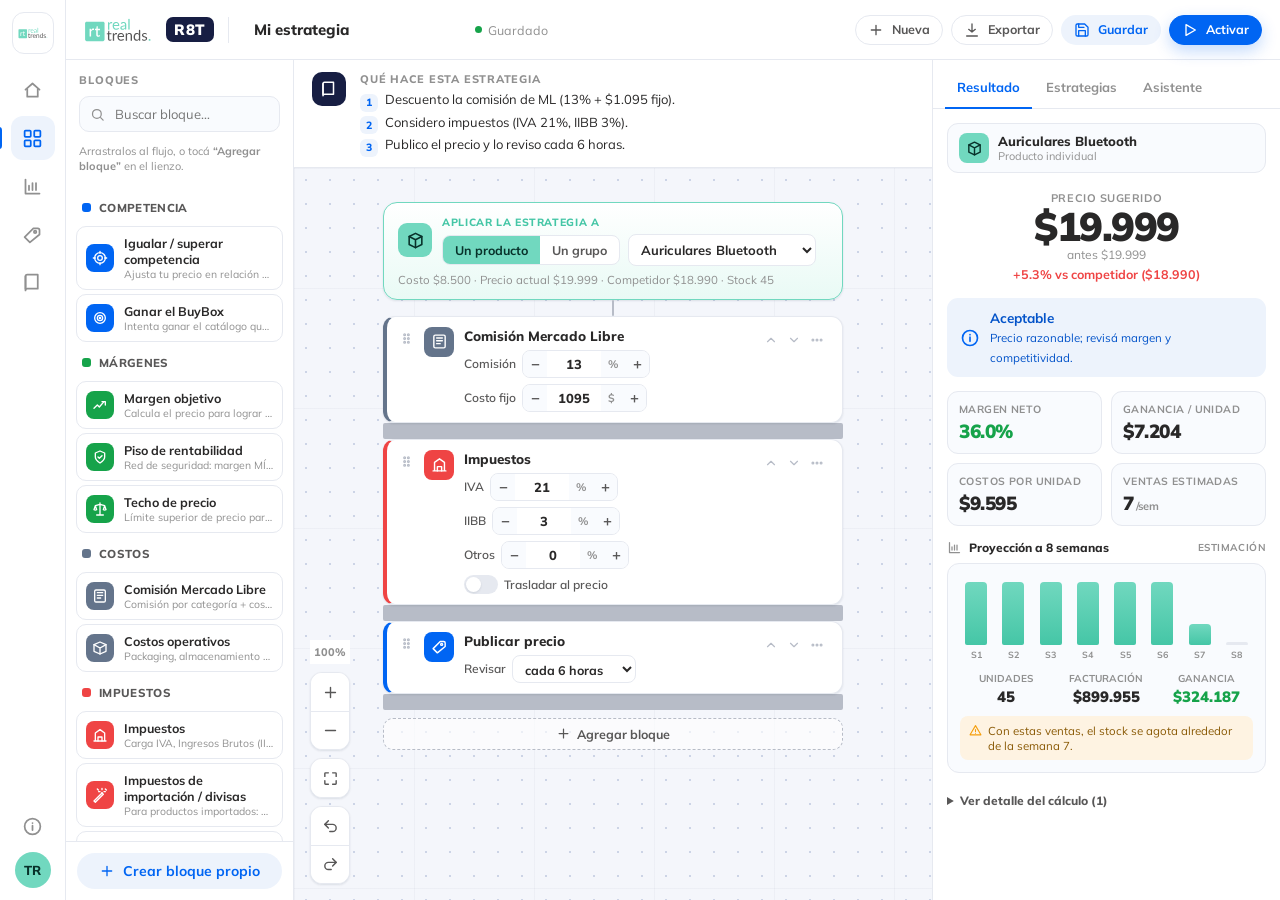
==== index.html @ a69a2ce1 "revert: saco los campos editables del producto (confundian); vuelve a mostrar los datos como antes; " ====
<!doctype html>
<html lang="es">
<head>
  <meta charset="utf-8">
  <meta name="viewport" content="width=device-width, initial-scale=1">
  <title>R8T · Editor de estrategias</title>
  <link rel="preconnect" href="https://fonts.googleapis.com">
  <link rel="preconnect" href="https://fonts.gstatic.com" crossorigin>
  <link rel="stylesheet" href="https://fonts.googleapis.com/css2?family=Mulish:wght@400;600;700;800;900&display=swap">
  <link rel="stylesheet" href="styles/theme.css?v=11">
  <link rel="stylesheet" href="styles/app.css?v=11">
  <link rel="stylesheet" href="styles/editor.css?v=11">
</head>
<body>
<div class="app">

  <!-- Rail -->
  <nav class="rail">
    <div class="rail__logo" title="Real Trends"><img src="assets/logo-realtrends.svg" alt="Real Trends"></div>
    <button class="rail__item" title="Inicio" data-ic="home"></button>
    <button class="rail__item is-active" title="R8T · Estrategias" data-ic="grid"></button>
    <button class="rail__item" title="Análisis" data-ic="chart"></button>
    <button class="rail__item" title="Precios" data-ic="precio"></button>
    <button class="rail__item" title="Reglas guardadas" data-ic="book"></button>
    <div class="rail__spacer"></div>
    <button class="rail__item" title="Ayuda" data-ic="info"></button>
    <div class="rail__avatar" title="Mi cuenta">TR</div>
  </nav>

  <div class="main">
    <!-- Topbar -->
    <header class="topbar">
      <span class="topbar__logo"><img src="assets/logo-realtrends.svg" alt="Real Trends"></span>
      <span class="topbar__badge">R8T</span>
      <div class="topbar__sep"></div>
      <input class="strat-name" id="stratName" value="Mi estrategia" spellcheck="false">
      <div class="save-state" id="saveState"><span class="dot"></span><span id="saveText">Guardado</span></div>
      <div class="topbar__spacer"></div>
      <div class="topbar__actions">
        <button class="btn btn--ghost btn--sm" id="btnNew" data-ic="plus">Nueva</button>
        <button class="btn btn--ghost btn--sm" id="btnExport" data-ic="download">Exportar</button>
        <button class="btn btn--soft btn--sm" id="btnSave" data-ic="save">Guardar</button>
        <button class="btn btn--primary btn--sm" id="btnActivate" data-ic="play">Activar</button>
      </div>
    </header>

    <!-- Workspace -->
    <div class="workspace">

      <!-- Paleta -->
      <aside class="palette">
        <div class="palette__head">
          <div class="palette__title">Bloques</div>
          <div class="search" data-ic="search"><input id="paletteSearch" placeholder="Buscar bloque…" spellcheck="false"></div>
        </div>
        <div class="palette__hint">Arrastralos al flujo, o tocá <b>“Agregar bloque”</b> en el lienzo.</div>
        <div class="palette__list" id="paletteList"></div>
        <div class="palette__foot">
          <button class="btn btn--soft" id="btnCustom" style="width:100%;justify-content:center" data-ic="plus">Crear bloque propio</button>
        </div>
      </aside>

      <!-- Editor -->
      <section class="editor-col">
        <div class="explain">
          <div class="explain__icon" data-ic="book"></div>
          <div class="explain__body">
            <div class="explain__title">Qué hace esta estrategia</div>
            <div class="explain__steps" id="explainSteps"></div>
          </div>
        </div>
        <div class="canvas-wrap">
          <div class="canvas" id="canvas">
            <div class="world" id="world">
              <div class="flow" id="flow"></div>
            </div>
          </div>
          <div class="canvas-controls">
            <div class="zoom-label" id="zoomLabel">100%</div>
            <div class="grp">
              <button id="zoomIn" title="Acercar" data-ic="plus"></button>
              <button id="zoomOut" title="Alejar" data-ic="minus"></button>
            </div>
            <div class="grp"><button id="fitView" title="Centrar / encuadrar" data-ic="fit"></button></div>
            <div class="grp">
              <button id="undoBtn" title="Deshacer (Ctrl+Z)" data-ic="undo"></button>
              <button id="redoBtn" title="Rehacer (Ctrl+Y)" data-ic="redo"></button>
            </div>
          </div>
        </div>
      </section>

      <!-- Panel derecho -->
      <aside class="side">
        <div class="side__tabs">
          <button class="side__tab is-active" data-tab="result">Resultado</button>
          <button class="side__tab" data-tab="presets">Estrategias</button>
          <button class="side__tab" data-tab="chat">Asistente</button>
        </div>
        <div class="side__body">
          <div class="side__pane is-active" id="pane-result"></div>
          <div class="side__pane" id="pane-presets"></div>
          <div class="side__pane" id="pane-chat"></div>
        </div>
      </aside>

    </div>
  </div>
</div>

<div class="toasts" id="toasts"></div>

<script src="js/icons.js?v=11"></script>
<script src="js/blocks.js?v=11"></script>
<script src="js/strategies.js?v=11"></script>
<script src="js/editor.js?v=11"></script>
<script src="js/simulate.js?v=11"></script>
<script src="js/app.js?v=11"></script>
</body>
</html>
---- styles/theme.css ----
/* ============================================================
   R8T · theme.css
   Tokens de diseño clonados de Real Trends (real-trends.com)
   Colores extraídos del sitio real:
     azul  #0065F3  ·  teal #71D8BF  ·  navy #171E43
     tinta #292828  ·  gris #585757  ·  lima #CBF44F
   Fuente original: Proxima Nova → fallback libre: Mulish
   ============================================================ */

:root {
  /* --- Marca Real Trends --- */
  --rt-blue:        #0065F3;
  --rt-blue-hover:  #0353c9;
  --rt-blue-050:    #EDF3FC;
  --rt-blue-100:    #E0EAF8;
  --rt-teal:        #71D8BF;
  --rt-teal-600:    #45c6a6;
  --rt-teal-050:    #e9faf5;
  --rt-navy:        #171E43;
  --rt-navy-700:    #202a5c;
  --rt-lime:        #CBF44F;

  /* --- Neutrales --- */
  --rt-ink:         #292828;  /* títulos */
  --rt-gray:        #585757;  /* texto */
  --rt-gray-400:    #909090;
  --rt-gray-300:    #b7bcc7;
  --rt-line:        #e6e9f0;  /* bordes */
  --rt-line-soft:   #eef1f6;
  --rt-bg:          #f4f6fb;  /* fondo app (levemente azulado) */
  --rt-surface:     #ffffff;
  --rt-surface-2:   #f9fbfe;

  /* --- Semánticos --- */
  --ok:      #16a34a;
  --ok-050:  #e9f7ee;
  --warn:    #f59e0b;
  --warn-050:#fef3e2;
  --danger:  #ef4444;
  --danger-050:#fdeaea;

  /* --- Acentos por categoría de bloque (look "ludificado") --- */
  --cat-producto:    #71D8BF;
  --cat-competencia: #0065F3;
  --cat-margen:      #16a34a;
  --cat-costos:      #64748b;
  --cat-impuestos:   #ef4444;   /* impuestos resaltan (foco del usuario) */
  --cat-promos:      #8b5cf6;
  --cat-descuentos:  #ec4899;
  --cat-envios:      #06b6d4;
  --cat-cuotas:      #6366f1;
  --cat-devoluciones:#f59e0b;
  --cat-logica:      #475569;
  --cat-accion:      #0065F3;

  /* --- Radios / sombras --- */
  --r-pill:  36px;
  --r-card:  14px;
  --r-node:  13px;
  --r-sm:    9px;
  --shadow-sm: 0 1px 2px rgba(23,30,67,.06), 0 1px 3px rgba(23,30,67,.05);
  --shadow-md: 0 4px 14px rgba(23,30,67,.08), 0 2px 6px rgba(23,30,67,.05);
  --shadow-lg: 0 18px 45px rgba(23,30,67,.16), 0 6px 16px rgba(23,30,67,.08);
  --shadow-node: 0 2px 6px rgba(23,30,67,.08), 0 8px 22px rgba(23,30,67,.08);

  /* --- Tipografía --- */
  --font: "Mulish", "Proxima Nova", "Montserrat", system-ui, -apple-system, "Segoe UI", Roboto, sans-serif;

  --z-panel: 20;
  --z-modal: 100;
  --z-toast: 200;
}

* { box-sizing: border-box; }
html, body { height: 100%; }
body {
  margin: 0;
  font-family: var(--font);
  color: var(--rt-ink);
  background: var(--rt-bg);
  -webkit-font-smoothing: antialiased;
  text-rendering: optimizeLegibility;
  overflow: hidden;
}
h1,h2,h3,h4 { margin: 0; color: var(--rt-ink); font-weight: 800; letter-spacing: -.01em; }
button { font-family: inherit; cursor: pointer; }
input, select, textarea { font-family: inherit; }
::selection { background: var(--rt-blue-100); }

/* Scrollbars finos estilo RT */
*::-webkit-scrollbar { width: 10px; height: 10px; }
*::-webkit-scrollbar-thumb { background: #d5dbe6; border-radius: 20px; border: 3px solid transparent; background-clip: content-box; }
*::-webkit-scrollbar-thumb:hover { background: #b9c1d1; background-clip: content-box; }
*::-webkit-scrollbar-track { background: transparent; }

/* ---------- Botones ---------- */
.btn {
  display: inline-flex; align-items: center; gap: 8px;
  border: 1px solid transparent; border-radius: var(--r-pill);
  padding: 9px 18px; font-size: 14px; font-weight: 700; line-height: 1;
  background: var(--rt-surface); color: var(--rt-ink);
  transition: transform .08s ease, background .15s ease, box-shadow .15s ease, border-color .15s;
  white-space: nowrap;
}
.btn:active { transform: translateY(1px); }
.btn svg { width: 16px; height: 16px; }
.btn--primary { background: var(--rt-blue); color: #fff; border-color: var(--rt-blue); box-shadow: 0 6px 16px rgba(0,101,243,.24); }
.btn--primary:hover { background: var(--rt-blue-hover); }
.btn--ghost { background: transparent; border-color: var(--rt-line); color: var(--rt-gray); }
.btn--ghost:hover { background: var(--rt-surface); border-color: var(--rt-blue); color: var(--rt-blue); }
.btn--teal { background: var(--rt-teal); color: #08312a; border-color: var(--rt-teal); box-shadow: 0 6px 16px rgba(113,216,191,.35); }
.btn--teal:hover { background: var(--rt-teal-600); }
.btn--soft { background: var(--rt-blue-050); color: var(--rt-blue); }
.btn--soft:hover { background: var(--rt-blue-100); }
.btn--sm { padding: 6px 12px; font-size: 12.5px; }
.btn--icon { padding: 8px; border-radius: 10px; }
.btn[disabled] { opacity: .5; pointer-events: none; }

/* ---------- Chips / badges ---------- */
.chip {
  display: inline-flex; align-items: center; gap: 6px;
  padding: 4px 10px; border-radius: var(--r-pill);
  font-size: 12px; font-weight: 700; background: var(--rt-blue-050); color: var(--rt-blue);
}
.chip--teal { background: var(--rt-teal-050); color: var(--rt-teal-600); }
.chip--lime { background: #f4fbd6; color: #5b7a00; }
.chip--gray { background: #f0f2f7; color: var(--rt-gray); }

/* Utilidad */
.muted { color: var(--rt-gray-400); }
.hidden { display: none !important; }
---- styles/app.css ----
/* ============================================================
   R8T · app.css  (v2 — chrome estilo Real Trends, serio)
   ============================================================ */

.app { display: grid; grid-template-columns: 66px 1fr; height: 100vh; height: 100dvh; }

/* ---------------- Rail ---------------- */
.rail { background: var(--rt-surface); border-right: 1px solid var(--rt-line); display: flex; flex-direction: column; align-items: center; padding: 12px 0; gap: 4px; z-index: 30; }
.rail__logo { width: 42px; height: 42px; border-radius: 12px; background: #fff; border: 1px solid var(--rt-line); display: grid; place-items: center; margin-bottom: 10px; overflow: hidden; }
.rail__logo img { width: 30px; height: 30px; object-fit: contain; }
.rail__item { width: 44px; height: 44px; border-radius: 12px; border: none; background: transparent; display: grid; place-items: center; color: var(--rt-gray-400); position: relative; }
.rail__item svg { width: 21px; height: 21px; }
.rail__item:hover, .rail__item.is-active { background: var(--rt-blue-050); color: var(--rt-blue); }
.rail__item.is-active::before { content: ""; position: absolute; left: -12px; top: 11px; bottom: 11px; width: 3px; border-radius: 0 3px 3px 0; background: var(--rt-blue); }
.rail__spacer { flex: 1; }
.rail__avatar { width: 36px; height: 36px; border-radius: 50%; background: var(--rt-teal); display: grid; place-items: center; color: #08312a; font-weight: 800; font-size: 13px; }

/* ---------------- Main ---------------- */
.main { display: grid; grid-template-rows: 60px 1fr; min-width: 0; min-height: 0; }

.topbar { display: flex; align-items: center; gap: 14px; padding: 0 18px; background: var(--rt-surface); border-bottom: 1px solid var(--rt-line); z-index: 25; }
.topbar__logo { height: 26px; }
.topbar__logo img { height: 26px; display: block; }
.topbar__badge { font-weight: 900; font-size: 15px; letter-spacing: .5px; color: #fff; background: var(--rt-navy); border-radius: 7px; padding: 3px 8px; }
.topbar__sep { width: 1px; height: 26px; background: var(--rt-line); }
.strat-name { border: 1px solid transparent; background: transparent; border-radius: 8px; font-size: 15px; font-weight: 800; color: var(--rt-ink); padding: 6px 10px; max-width: 260px; min-width: 0; flex-shrink: 1; }
.strat-name:hover { background: var(--rt-surface-2); }
.strat-name:focus { outline: none; border-color: var(--rt-blue); background: #fff; }
.save-state { font-size: 12.5px; color: var(--rt-gray-400); display: flex; align-items: center; gap: 6px; }
.save-state .dot { width: 7px; height: 7px; border-radius: 50%; background: var(--ok); }
.save-state.is-dirty .dot { background: var(--warn); }
.topbar__spacer { flex: 1; }
.topbar__actions { display: flex; align-items: center; gap: 8px; }

/* ---------------- Workspace ---------------- */
.workspace { display: grid; grid-template-columns: 244px 1fr 372px; min-height: 0; min-width: 0; }

/* Paleta */
.palette { background: var(--rt-surface); border-right: 1px solid var(--rt-line); display: flex; flex-direction: column; min-height: 0; overflow: hidden; }
.palette__head { padding: 13px 13px 8px; }
.palette__title { font-size: 11px; font-weight: 800; text-transform: uppercase; letter-spacing: .08em; color: var(--rt-gray-400); }
.search { margin-top: 9px; display: flex; align-items: center; gap: 8px; background: var(--rt-surface-2); border: 1px solid var(--rt-line); border-radius: 10px; padding: 8px 10px; }
.search svg { width: 15px; height: 15px; color: var(--rt-gray-400); flex: none; }
.search input { border: none; background: transparent; outline: none; width: 100%; font-size: 13px; }
.palette__hint { font-size: 11px; color: var(--rt-gray-400); padding: 4px 13px 8px; line-height: 1.4; }
.palette__list { overflow-y: auto; padding: 4px 10px 14px; flex: 1; }
.pcat { margin-top: 6px; }
.pcat__head { display: flex; align-items: center; gap: 8px; width: 100%; border: none; background: transparent; padding: 7px 6px; font-size: 11.5px; font-weight: 800; color: var(--rt-gray); text-transform: uppercase; letter-spacing: .03em; }
.pcat__head .caret { margin-left: auto; transition: transform .15s; color: var(--rt-gray-300); }
.pcat.collapsed .caret { transform: rotate(-90deg); }
.pcat.collapsed .pcat__items { display: none; }
.pcat__dot { width: 9px; height: 9px; border-radius: 3px; }
.pblock { display: flex; align-items: center; gap: 10px; padding: 8px 9px; margin: 4px 0; border: 1px solid var(--rt-line); border-radius: 10px; background: #fff; cursor: grab; transition: border-color .15s, box-shadow .15s, transform .08s; }
.pblock:hover { border-color: var(--accent, var(--rt-blue)); box-shadow: var(--shadow-sm); }
.pblock:active { cursor: grabbing; transform: scale(.98); }
.pblock.dragging { opacity: .5; }
.pblock__icon { width: 28px; height: 28px; border-radius: 8px; display: grid; place-items: center; color: #fff; flex: none; }
.pblock__icon svg { width: 16px; height: 16px; }
.pblock__name { font-size: 12.5px; font-weight: 700; color: var(--rt-ink); }
.pblock__desc { font-size: 10.5px; color: var(--rt-gray-400); white-space: nowrap; overflow: hidden; text-overflow: ellipsis; }
.palette__foot { padding: 11px; border-top: 1px solid var(--rt-line); }

/* ---------------- Panel derecho ---------------- */
.side { background: var(--rt-surface); border-left: 1px solid var(--rt-line); display: flex; flex-direction: column; min-height: 0; overflow: hidden; }
.side__tabs { display: flex; padding: 10px 12px 0; gap: 2px; border-bottom: 1px solid var(--rt-line); }
.side__tab { border: none; background: transparent; padding: 9px 12px 12px; font-size: 13px; font-weight: 700; color: var(--rt-gray-400); border-bottom: 2px solid transparent; margin-bottom: -1px; }
.side__tab.is-active { color: var(--rt-blue); border-bottom-color: var(--rt-blue); }
.side__tab:hover { color: var(--rt-blue); }
.side__body { flex: 1; overflow-y: auto; }
.side__pane { display: none; }
.side__pane.is-active { display: block; }

/* ---------------- Resultado / simulador ---------------- */
.result { padding: 14px; }
.result__target { display: flex; align-items: center; gap: 9px; background: var(--rt-surface-2); border: 1px solid var(--rt-line); border-radius: 11px; padding: 9px 11px; margin-bottom: 12px; }
.result__target .ic { width: 30px; height: 30px; border-radius: 8px; background: var(--rt-teal); color: #08312a; display: grid; place-items: center; flex: none; }
.result__target .ic svg { width: 17px; height: 17px; }
.result__target .n { font-size: 13px; font-weight: 800; }
.result__target .m { font-size: 11px; color: var(--rt-gray-400); }

.price-hero { text-align: center; padding: 6px 0 12px; }
.price-hero__label { font-size: 11px; font-weight: 700; text-transform: uppercase; letter-spacing: .05em; color: var(--rt-gray-400); }
.price-hero__val { font-size: 40px; font-weight: 900; letter-spacing: -1.5px; color: var(--rt-ink); line-height: 1.05; }
.price-hero__base { font-size: 12px; color: var(--rt-gray-400); }
.price-hero__cmp { font-size: 12.5px; font-weight: 700; margin-top: 4px; }
.cmp-up { color: var(--danger); } .cmp-down { color: var(--ok); } .cmp-eq { color: var(--rt-gray); }

.verdict { display: flex; align-items: center; gap: 10px; border-radius: 11px; padding: 11px 13px; margin: 4px 0 14px; }
.verdict svg { width: 20px; height: 20px; flex: none; }
.verdict b { font-size: 13.5px; display: block; }
.verdict span { font-size: 11.5px; line-height: 1.4; }
.verdict--ok { background: var(--ok-050); color: #10633f; } .verdict--ok svg { color: var(--ok); }
.verdict--warn { background: var(--warn-050); color: #8a5a06; } .verdict--warn svg { color: var(--warn); }
.verdict--bad { background: var(--danger-050); color: #a12525; } .verdict--bad svg { color: var(--danger); }
.verdict--info { background: var(--rt-blue-050); color: #0353c9; } .verdict--info svg { color: var(--rt-blue); }

/* Validación (sobria) */
.valid { display: flex; gap: 8px; align-items: flex-start; background: var(--warn-050); border: 1px solid #f3e0b8; border-radius: 11px; padding: 10px 12px; margin-bottom: 14px; }
.valid svg { width: 16px; height: 16px; flex: none; margin-top: 1px; color: var(--warn); }
.valid__body { min-width: 0; }
.valid__body b { display: block; font-size: 12px; color: #8a5a06; margin-bottom: 3px; }
.valid__body span { display: block; font-size: 11.5px; color: var(--rt-gray); line-height: 1.45; margin-top: 2px; }

.tiles { display: grid; grid-template-columns: 1fr 1fr; gap: 9px; margin-bottom: 14px; }
.tile { background: var(--rt-surface-2); border: 1px solid var(--rt-line); border-radius: 11px; padding: 10px 11px; }
.tile .l { font-size: 10.5px; text-transform: uppercase; letter-spacing: .04em; color: var(--rt-gray-400); font-weight: 700; }
.tile .v { font-size: 19px; font-weight: 900; margin-top: 3px; letter-spacing: -.5px; font-variant-numeric: tabular-nums; }

.section-h { font-size: 12px; font-weight: 800; color: var(--rt-ink); margin: 6px 0 8px; display: flex; align-items: center; gap: 7px; }
.section-h svg { width: 15px; height: 15px; color: var(--rt-gray-400); }
.section-h .est { margin-left: auto; font-size: 10px; font-weight: 700; color: var(--rt-gray-400); text-transform: uppercase; letter-spacing: .04em; }

/* Proyección a futuro */
.proj { background: var(--rt-surface-2); border: 1px solid var(--rt-line); border-radius: 12px; padding: 12px; }
.proj__chart { display: flex; align-items: flex-end; gap: 5px; height: 84px; padding-top: 6px; }
.proj__bar { flex: 1; display: flex; flex-direction: column; align-items: center; gap: 4px; height: 100%; justify-content: flex-end; }
.proj__bar i { width: 100%; max-width: 22px; background: linear-gradient(180deg, var(--rt-teal), var(--rt-teal-600)); border-radius: 4px 4px 2px 2px; min-height: 3px; transition: height .3s; }
.proj__bar.dim i { background: var(--rt-line); }
.proj__bar span { font-size: 9px; color: var(--rt-gray-400); font-weight: 700; }
.proj__totals { display: grid; grid-template-columns: repeat(3, 1fr); gap: 8px; margin-top: 12px; }
.proj__t { text-align: center; }
.proj__t .l { font-size: 10px; text-transform: uppercase; color: var(--rt-gray-400); font-weight: 700; }
.proj__t .v { font-size: 15px; font-weight: 900; margin-top: 2px; font-variant-numeric: tabular-nums; }
.proj__note { font-size: 11.5px; color: #8a5a06; background: var(--warn-050); border-radius: 8px; padding: 7px 9px; margin-top: 10px; display: flex; gap: 6px; align-items: flex-start; }
.proj__note svg { width: 13px; height: 13px; flex: none; margin-top: 1px; color: var(--warn); }

/* Notas del cálculo */
.calc { margin-top: 14px; }
.calc summary { font-size: 12px; font-weight: 800; color: var(--rt-gray); cursor: pointer; padding: 6px 0; }
.calc-note { font-size: 11.5px; display: flex; gap: 6px; align-items: flex-start; color: var(--rt-gray); padding: 3px 0; }
.calc-note svg { width: 13px; height: 13px; flex: none; margin-top: 1px; }
.calc-note.warn svg { color: var(--warn); } .calc-note.ok svg { color: var(--ok); } .calc-note.bad svg { color: var(--danger); } .calc-note.info svg { color: var(--rt-blue); }

/* Resultado de grupo (precio por producto) */
.gp-banner { display: flex; gap: 8px; align-items: flex-start; background: var(--rt-blue-050); color: #0353c9; border-radius: 11px; padding: 10px 12px; font-size: 12px; line-height: 1.45; margin-bottom: 12px; }
.gp-banner svg { width: 15px; height: 15px; flex: none; margin-top: 1px; }
.gp-table { border: 1px solid var(--rt-line); border-radius: 11px; overflow: hidden; margin-bottom: 14px; }
.gp-row { display: grid; grid-template-columns: 1fr auto 44px; gap: 8px; align-items: center; padding: 9px 11px; border-top: 1px solid var(--rt-line-soft); font-size: 12.5px; }
.gp-row:first-child { border-top: none; }
.gp-head { background: var(--rt-surface-2); font-size: 10.5px; text-transform: uppercase; letter-spacing: .04em; color: var(--rt-gray-400); font-weight: 800; }
.gp-head span { text-align: right; } .gp-head span:first-child { text-align: left; }
.gp-n { font-weight: 700; color: var(--rt-ink); min-width: 0; }
.gp-c { display: block; font-size: 10.5px; color: var(--rt-gray-400); font-weight: 600; }
.gp-p { text-align: right; font-weight: 800; font-variant-numeric: tabular-nums; }
.gp-cmp { display: block; font-size: 10.5px; font-weight: 700; }
.gp-m { text-align: right; font-weight: 900; font-variant-numeric: tabular-nums; }

/* ---------------- Estrategias (presets) ---------------- */
.presets { padding: 14px; }
.presets__intro { font-size: 12.5px; color: var(--rt-gray); line-height: 1.5; margin: 0 0 12px; }
.preset { border: 1px solid var(--rt-line); border-radius: 13px; padding: 13px; margin-bottom: 10px; cursor: pointer; transition: border-color .15s, box-shadow .15s, transform .08s; background: #fff; }
.preset:hover { border-color: var(--accent); box-shadow: var(--shadow-md); transform: translateY(-1px); }
.preset__top { display: flex; align-items: center; gap: 10px; }
.preset__emoji { width: 38px; height: 38px; border-radius: 10px; display: grid; place-items: center; color: #fff; flex: none; }
.preset__emoji svg { width: 20px; height: 20px; }
.preset__name { font-size: 14px; font-weight: 800; }
.preset__tag { font-size: 11px; font-weight: 800; }
.preset__desc { font-size: 12px; color: var(--rt-gray); line-height: 1.5; margin: 9px 0 0; }
.preset__meta { display: flex; flex-wrap: wrap; gap: 8px 12px; margin-top: 10px; }
.preset__meter { display: flex; align-items: center; gap: 6px; font-size: 10.5px; color: var(--rt-gray-400); font-weight: 700; }
.preset__bars { display: flex; gap: 2px; }
.preset__bars i { width: 6px; height: 11px; border-radius: 2px; background: var(--rt-line); }
.preset__bars i.on { background: var(--accent); }
.preset__actions { display: flex; gap: 8px; margin-top: 12px; }
.preset__actions .btn { flex: 1; justify-content: center; }

/* ---------------- Asistente (chat) ---------------- */
.chat { display: flex; flex-direction: column; height: 100%; min-height: 0; }
.chat__msgs { flex: 1; overflow-y: auto; padding: 14px; display: flex; flex-direction: column; gap: 10px; }
.chat__msg { max-width: 90%; padding: 10px 12px; border-radius: 13px; font-size: 13px; line-height: 1.5; }
.chat__msg--bot { background: var(--rt-surface-2); border: 1px solid var(--rt-line); align-self: flex-start; border-bottom-left-radius: 4px; }
.chat__msg--user { background: var(--rt-blue); color: #fff; align-self: flex-end; border-bottom-right-radius: 4px; }
.chat__msg .btn { margin-top: 8px; }
.chat__ok { display: inline-flex; align-items: center; gap: 6px; margin-top: 8px; font-size: 12px; font-weight: 800; color: #10633f; background: var(--ok-050); border-radius: 8px; padding: 5px 9px; }
.chat__ok svg { width: 14px; height: 14px; color: var(--ok); }
.chat__quick { display: flex; flex-wrap: wrap; gap: 6px; padding: 0 14px 8px; }
.chat__quick button { border: 1px solid var(--rt-line); background: #fff; color: var(--rt-blue); border-radius: 20px; padding: 6px 11px; font-size: 12px; font-weight: 700; }
.chat__quick button:hover { background: var(--rt-blue-050); }
.chat__note { margin: 0 14px 10px; font-size: 11px; color: var(--rt-gray-400); background: var(--rt-surface-2); border: 1px solid var(--rt-line); border-radius: 10px; padding: 8px 10px; line-height: 1.45; display: flex; gap: 7px; align-items: flex-start; }
.chat__note svg { width: 14px; height: 14px; flex: none; margin-top: 1px; color: var(--rt-gray-400); }
.chat__input { display: flex; gap: 8px; padding: 11px 12px; border-top: 1px solid var(--rt-line); }
.chat__input input { flex: 1; border: 1px solid var(--rt-line); border-radius: 20px; padding: 9px 13px; font-size: 13px; outline: none; }
.chat__input input:focus { border-color: var(--rt-blue); }

/* ---------------- Modal ---------------- */
.modal-backdrop { position: fixed; inset: 0; background: rgba(23,30,67,.42); backdrop-filter: blur(3px); z-index: var(--z-modal); display: grid; place-items: center; padding: 20px; }
.modal { background: #fff; border-radius: 18px; box-shadow: var(--shadow-lg); width: 100%; max-width: 520px; max-height: 88vh; overflow: auto; }
.modal__head { display: flex; align-items: center; gap: 10px; padding: 20px 22px 6px; }
.modal__head svg { width: 22px; height: 22px; color: var(--rt-blue); }
.modal__head h3 { font-size: 18px; }
.modal__head .close { margin-left: auto; border: none; background: var(--rt-surface-2); width: 32px; height: 32px; border-radius: 9px; color: var(--rt-gray); display: grid; place-items: center; }
.modal__head .close:hover { background: var(--danger-050); color: var(--danger); }
.modal__head .close svg { width: 16px; height: 16px; color: inherit; }
.modal__body { padding: 8px 22px 4px; }
.modal__sub { font-size: 13px; color: var(--rt-gray); line-height: 1.5; margin: 0 0 14px; }
.modal__foot { padding: 16px 22px 22px; display: flex; gap: 10px; justify-content: flex-end; }
.field { margin-top: 13px; }
.field__label { font-size: 12.5px; font-weight: 700; color: var(--rt-gray); margin-bottom: 6px; }
.control { width: 100%; border: 1px solid var(--rt-line); border-radius: 10px; padding: 9px 11px; font-size: 13.5px; color: var(--rt-ink); background: #fff; outline: none; }
.control:focus { border-color: var(--rt-blue); box-shadow: 0 0 0 3px var(--rt-blue-050); }

/* ---------------- Toast ---------------- */
.toasts { position: fixed; bottom: 22px; left: 50%; transform: translateX(-50%); z-index: var(--z-toast); display: flex; flex-direction: column; gap: 8px; align-items: center; }
.toast { background: var(--rt-navy); color: #fff; padding: 11px 18px; border-radius: 12px; font-size: 13px; font-weight: 700; box-shadow: var(--shadow-lg); display: flex; align-items: center; gap: 9px; animation: toastIn .25s ease; }
.toast svg { width: 17px; height: 17px; }
.toast--ok svg { color: var(--rt-teal); }
@keyframes toastIn { from { opacity: 0; transform: translateY(12px); } to { opacity: 1; transform: none; } }

/* ---------------- Responsive: se ajusta a cada pantalla ---------------- */
@media (max-width: 1360px) { .workspace { grid-template-columns: 228px 1fr 348px; } }
@media (max-width: 1200px) {
  .workspace { grid-template-columns: 210px 1fr 328px; }
  .topbar__logo { display: none; }
  .chip[data-ic-chip] { display: none; }
}
@media (max-width: 1040px) {
  .workspace { grid-template-columns: 190px 1fr 300px; }
  .save-state { display: none; }
  .strat-name { max-width: 150px; }
  .btn--sm { padding: 6px 9px; }
  .topbar__actions .btn span, .topbar__actions .btn { font-size: 12px; }
}
@media (max-width: 900px) {
  .app { grid-template-columns: 56px 1fr; }
  /* Oculta la paleta: los bloques se agregan con el botón "Agregar bloque" del lienzo */
  .workspace { grid-template-columns: 0 1fr 300px; }
  .palette { display: none; }
  .strat-name { display: none; }
}
@media (max-width: 720px) {
  .workspace { grid-template-columns: 0 1fr 0; }   /* solo el editor; Resultado desde su tab */
  .side { display: none; }
}
---- styles/editor.css ----
/* ============================================================
   R8T · editor.css  (v2 — flujo apilable híbrido)
   ============================================================ */

.editor-col { display: grid; grid-template-rows: auto 1fr; min-width: 0; min-height: 0; }

/* ---------- Barra de explicación (qué hace la estrategia) ---------- */
.explain {
  background: var(--rt-surface); border-bottom: 1px solid var(--rt-line);
  padding: 12px 18px; display: flex; gap: 14px; align-items: flex-start; max-height: 132px; overflow: auto;
}
.explain__icon { width: 34px; height: 34px; border-radius: 10px; background: var(--rt-navy); color: #fff; display: grid; place-items: center; flex: none; }
.explain__icon svg { width: 18px; height: 18px; }
.explain__body { min-width: 0; flex: 1; }
.explain__title { font-size: 11px; font-weight: 800; text-transform: uppercase; letter-spacing: .07em; color: var(--rt-gray-400); margin-bottom: 4px; }
.explain__steps { display: flex; flex-direction: column; gap: 3px; }
.explain__step { font-size: 13px; color: var(--rt-ink); line-height: 1.45; display: flex; gap: 7px; align-items: baseline; }
.explain__num { flex: none; width: 18px; height: 18px; border-radius: 6px; background: var(--rt-blue-050); color: var(--rt-blue); font-size: 10.5px; font-weight: 800; display: inline-grid; place-items: center; transform: translateY(2px); }
.explain__step.cond .explain__num { background: color-mix(in srgb, var(--cat-logica) 16%, #fff); color: var(--cat-logica); }
.explain__empty { font-size: 13px; color: var(--rt-gray-400); }

/* ---------- Canvas con cuadrícula ---------- */
.canvas-wrap { position: relative; overflow: hidden; min-width: 0; min-height: 0; }
.canvas {
  position: absolute; inset: 0; overflow: auto;
  background-color: var(--rt-bg);
  background-image:
    radial-gradient(circle, #ccd4e6 1.1px, transparent 1.1px),
    linear-gradient(to right, rgba(23,30,67,.03) 1px, transparent 1px),
    linear-gradient(to bottom, rgba(23,30,67,.03) 1px, transparent 1px);
  background-size: 24px 24px, 120px 120px, 120px 120px;
  cursor: grab;
}
.canvas.panning { cursor: grabbing; }
.world { min-width: 100%; min-height: 100%; padding: 34px 40px 120px; box-sizing: border-box; }
.flow { width: max-content; margin: 0 auto; }

/* ---------- Conector vertical ---------- */
.connector { height: 16px; width: 2px; background: var(--rt-gray-300); margin: 0 auto; border-radius: 2px; }

/* ---------- Tarjeta de destino (producto / grupo) ---------- */
.target-card {
  width: 460px; margin: 0 auto; background: linear-gradient(180deg, #fff, var(--rt-teal-050));
  border: 1.5px solid var(--rt-teal); border-radius: 14px; padding: 12px 14px; box-shadow: var(--shadow-sm);
}
.target-card__row { display: flex; align-items: center; gap: 10px; }
.target-card__ic { width: 34px; height: 34px; border-radius: 9px; background: var(--rt-teal); color: #08312a; display: grid; place-items: center; flex: none; }
.target-card__ic svg { width: 19px; height: 19px; }
.target-card__l { font-size: 10.5px; font-weight: 800; text-transform: uppercase; letter-spacing: .06em; color: var(--rt-teal-600); }
.target-card select { border: 1px solid var(--rt-line); border-radius: 8px; padding: 6px 8px; font-size: 13px; font-weight: 700; color: var(--rt-ink); background: #fff; max-width: 100%; }
.target-card__seg { display: inline-flex; background: #fff; border: 1px solid var(--rt-line); border-radius: 8px; overflow: hidden; }
.target-card__seg button { border: none; background: transparent; padding: 6px 12px; font-size: 12.5px; font-weight: 700; color: var(--rt-gray); }
.target-card__seg button.on { background: var(--rt-teal); color: #08312a; }
.target-card__meta { font-size: 11.5px; color: var(--rt-gray-400); margin-top: 6px; }

/* ---------- Pila ---------- */
.stack { display: flex; flex-direction: column; align-items: stretch; }
/* Raíz: centra los bloques; los simples tienen ancho fijo, los contenedores crecen */
.stack--root { align-items: center; }
.stack--root > .sb, .stack--root > .connector, .stack--root > .stack-add { width: 460px; }
.stack--root > .sc { width: auto; }

/* ---------- Bloque simple ---------- */
.sb {
  position: relative; display: flex; align-items: flex-start; gap: 10px;
  background: var(--rt-surface); border: 1px solid var(--rt-line); border-left: 4px solid var(--accent);
  border-radius: 12px; padding: 10px 12px; box-shadow: var(--shadow-sm); cursor: default;
  transition: box-shadow .15s, border-color .15s;
}
.sb:hover { box-shadow: var(--shadow-md); }
.sb.is-sel { box-shadow: 0 0 0 3px color-mix(in srgb, var(--accent) 26%, transparent), var(--shadow-md); }
.sb.dragging, .sc.dragging { opacity: .45; }
.grip { color: var(--rt-gray-300); cursor: grab; margin-top: 3px; flex: none; }
.grip svg { width: 15px; height: 15px; }
.grip:active { cursor: grabbing; }
.sb__icon { width: 30px; height: 30px; border-radius: 8px; color: #fff; display: grid; place-items: center; flex: none; }
.sb__icon svg { width: 17px; height: 17px; }
.sb__content { flex: 1; min-width: 0; }
.sb__title { font-size: 13.5px; font-weight: 800; color: var(--rt-ink); margin-bottom: 6px; }
.sb__fields { display: flex; flex-wrap: wrap; gap: 6px 12px; }
.sb__menu, .sc__head .sb__menu { border: none; background: transparent; color: var(--rt-gray-300); width: 26px; height: 26px; border-radius: 7px; display: grid; place-items: center; flex: none; }
.sb__menu:hover { background: var(--rt-surface-2); color: var(--rt-gray); }

/* ---------- Contenedor condicional ---------- */
.sc {
  position: relative; background: color-mix(in srgb, var(--accent) 6%, #fff);
  border: 1.5px solid color-mix(in srgb, var(--accent) 45%, var(--rt-line));
  border-radius: 14px; box-shadow: var(--shadow-sm); overflow: hidden;
}
.sc.is-sel { box-shadow: 0 0 0 3px color-mix(in srgb, var(--accent) 26%, transparent), var(--shadow-md); }
.sc__head { display: flex; align-items: center; gap: 9px; padding: 10px 12px; flex-wrap: wrap; }
.sc__when { font-size: 14px; font-weight: 900; color: var(--accent); }
.sc__cond { display: flex; flex-wrap: wrap; gap: 6px 8px; align-items: center; flex: 1; }
.sc { max-width: 860px; }
.sc__branches { display: flex; gap: 0; border-top: 1px dashed color-mix(in srgb, var(--accent) 40%, var(--rt-line)); }
.sc__branch { flex: 1; min-width: 276px; padding: 12px; display: flex; flex-direction: column; }
.sc__branch + .sc__branch { border-left: 1px dashed color-mix(in srgb, var(--accent) 40%, var(--rt-line)); }
.sc__branch [data-slot] { flex: 1; display: flex; }
.sc__branch [data-slot] > .stack { flex: 1; min-height: 46px; }
.sc__label { display: flex; align-items: center; gap: 5px; font-size: 11px; font-weight: 800; text-transform: uppercase; letter-spacing: .04em; margin-bottom: 8px; }
.sc__label svg { width: 13px; height: 13px; }
.sc__label--ok { color: var(--ok); }
.sc__label--muted { color: var(--rt-gray-400); }
.sc__label--accent { color: var(--accent); }

/* Fantasma de arrastre */
.drag-ghost { position: fixed; z-index: 9999; pointer-events: none; background: var(--rt-navy); color: #fff; font-size: 12px; font-weight: 800; padding: 7px 12px; border-radius: 9px; box-shadow: var(--shadow-lg); opacity: .95; }
.sc .stack { width: auto; }
.sc .sb { border-radius: 10px; }

/* ---------- Botón agregar ---------- */
.stack-add {
  margin: 8px auto 0; display: flex; align-items: center; gap: 6px; justify-content: center;
  border: 1.5px dashed var(--rt-gray-300); background: rgba(255,255,255,.6); color: var(--rt-gray);
  border-radius: 10px; padding: 7px 14px; font-size: 12.5px; font-weight: 700; width: 100%;
}
.stack-add:hover { border-color: var(--rt-blue); color: var(--rt-blue); background: var(--rt-blue-050); }
.stack-add svg { width: 15px; height: 15px; }

/* ---------- Estado vacío ---------- */
.flow-empty { width: 460px; margin: 12px auto 0; text-align: center; color: var(--rt-gray-400); background: rgba(255,255,255,.72); border: 1.5px dashed var(--rt-gray-300); border-radius: 14px; padding: 22px 20px; }
.flow-empty svg { width: 26px; height: 26px; color: var(--rt-teal-600); }
.flow-empty b { display: block; color: var(--rt-gray); margin: 7px 0 4px; font-size: 14px; }
.flow-empty span { font-size: 12.5px; line-height: 1.5; }

/* ---------- Marcador de drop ---------- */
.drop-marker { height: 4px; background: var(--rt-blue); border-radius: 3px; margin: 6px 0; box-shadow: 0 0 0 3px var(--rt-blue-050); }

/* ---------- Controles en línea ---------- */
.fld { display: inline-flex; align-items: center; gap: 6px; }
.fld__l { font-size: 12px; color: var(--rt-gray); font-weight: 600; }
.ctrl--num { display: inline-flex; align-items: stretch; border: 1px solid var(--rt-line); border-radius: 8px; overflow: hidden; background: #fff; height: 28px; }
.ctrl__step { width: 24px; border: none; background: var(--rt-surface-2); color: var(--rt-gray); font-size: 15px; font-weight: 700; }
.ctrl__step:hover { background: var(--rt-blue-050); color: var(--rt-blue); }
.ctrl__in { width: 54px; border: none; outline: none; text-align: center; font-size: 13px; font-weight: 800; color: var(--rt-ink); background: transparent; -moz-appearance: textfield; }
.ctrl__in::-webkit-outer-spin-button, .ctrl__in::-webkit-inner-spin-button { -webkit-appearance: none; margin: 0; }
.ctrl__u { display: grid; place-items: center; padding: 0 7px; font-size: 11px; font-weight: 700; color: var(--rt-gray-400); background: var(--rt-surface-2); }
.ctrl__u--sel { border: none; border-left: 1px solid var(--rt-line); background: var(--rt-surface-2); color: var(--rt-blue); font-size: 12px; font-weight: 800; padding: 0 6px; outline: none; cursor: pointer; -webkit-appearance: none; appearance: none; text-align: center; }
.ctrl__u--sel:hover { background: var(--rt-blue-050); }

/* Herramientas del bloque (mover / opciones) */
.sb__tools { display: flex; align-items: center; gap: 1px; flex: none; }
.sb__mv { border: none; background: transparent; color: var(--rt-gray-300); width: 22px; height: 22px; border-radius: 6px; display: grid; place-items: center; }
.sb__mv:hover { background: var(--rt-blue-050); color: var(--rt-blue); }
.sb__mv svg { width: 14px; height: 14px; }
.sb__mv[data-move="up"] svg { transform: rotate(180deg); }
.ctrl--sel { border: 1px solid var(--rt-line); border-radius: 8px; padding: 5px 8px; font-size: 12.5px; font-weight: 700; color: var(--rt-ink); background: #fff; height: 28px; max-width: 200px; }
.ctrl--num:focus-within, .ctrl--sel:focus { border-color: var(--rt-blue); box-shadow: 0 0 0 3px var(--rt-blue-050); }
.fld--tog { cursor: pointer; }
.fld--tog input { display: none; }
.tgl { width: 34px; height: 19px; border-radius: 20px; background: var(--rt-line); position: relative; transition: background .15s; flex: none; }
.tgl::after { content: ""; position: absolute; top: 2px; left: 2px; width: 15px; height: 15px; border-radius: 50%; background: #fff; box-shadow: var(--shadow-sm); transition: left .15s; }
.fld--tog input:checked + .tgl { background: var(--rt-blue); }
.fld--tog input:checked + .tgl::after { left: 17px; }

/* ---------- Menús flotantes (agregar / opciones) ---------- */
.addmenu { position: fixed; z-index: var(--z-modal); background: #fff; border: 1px solid var(--rt-line); border-radius: 12px; box-shadow: var(--shadow-lg); width: 272px; overflow: hidden; }
.addmenu--node { width: 176px; padding: 6px; }
.addmenu--node button { display: flex; align-items: center; gap: 9px; width: 100%; border: none; background: transparent; padding: 8px 10px; border-radius: 8px; font-size: 13px; color: var(--rt-ink); text-align: left; }
.addmenu--node button:hover { background: var(--rt-blue-050); color: var(--rt-blue); }
.addmenu--node button.danger:hover { background: var(--danger-050); color: var(--danger); }
.addmenu--node button svg { width: 15px; height: 15px; }
.addmenu--node hr { border: none; border-top: 1px solid var(--rt-line); margin: 5px 4px; }
.addmenu__search { display: flex; align-items: center; gap: 8px; padding: 10px 12px; border-bottom: 1px solid var(--rt-line); }
.addmenu__search svg { width: 15px; height: 15px; color: var(--rt-gray-400); }
.addmenu__search input { border: none; outline: none; width: 100%; font-size: 13px; }
.addmenu__list { max-height: 300px; overflow: auto; padding: 6px; }
.addmenu__cat { display: flex; align-items: center; gap: 7px; font-size: 10.5px; font-weight: 800; text-transform: uppercase; letter-spacing: .05em; color: var(--rt-gray-400); padding: 8px 8px 4px; }
.addmenu__cat .dot { width: 8px; height: 8px; border-radius: 3px; }
.addmenu__item { display: flex; align-items: center; gap: 9px; width: 100%; border: none; background: transparent; padding: 7px 8px; border-radius: 9px; text-align: left; }
.addmenu__item:hover { background: color-mix(in srgb, var(--accent) 10%, #fff); }
.addmenu__item .ai { width: 26px; height: 26px; border-radius: 7px; color: #fff; display: grid; place-items: center; flex: none; }
.addmenu__item .ai svg { width: 15px; height: 15px; }
.addmenu__item b { font-size: 12.5px; color: var(--rt-ink); display: block; }
.addmenu__item i { font-size: 11px; color: var(--rt-gray-400); font-style: normal; }

/* ---------- Controles de zoom ---------- */
.canvas-controls { position: absolute; left: 16px; bottom: 16px; display: flex; flex-direction: column; gap: 8px; z-index: 15; }
.canvas-controls .grp { background: #fff; border: 1px solid var(--rt-line); border-radius: 12px; box-shadow: var(--shadow-sm); display: flex; flex-direction: column; overflow: hidden; }
.canvas-controls button { border: none; background: #fff; width: 38px; height: 38px; display: grid; place-items: center; color: var(--rt-gray); }
.canvas-controls button:hover { background: var(--rt-blue-050); color: var(--rt-blue); }
.canvas-controls button svg { width: 17px; height: 17px; }
.canvas-controls .grp button + button { border-top: 1px solid var(--rt-line); }
.zoom-label { font-size: 11px; font-weight: 800; color: var(--rt-gray-400); text-align: center; padding: 5px 0; background: #fff; }
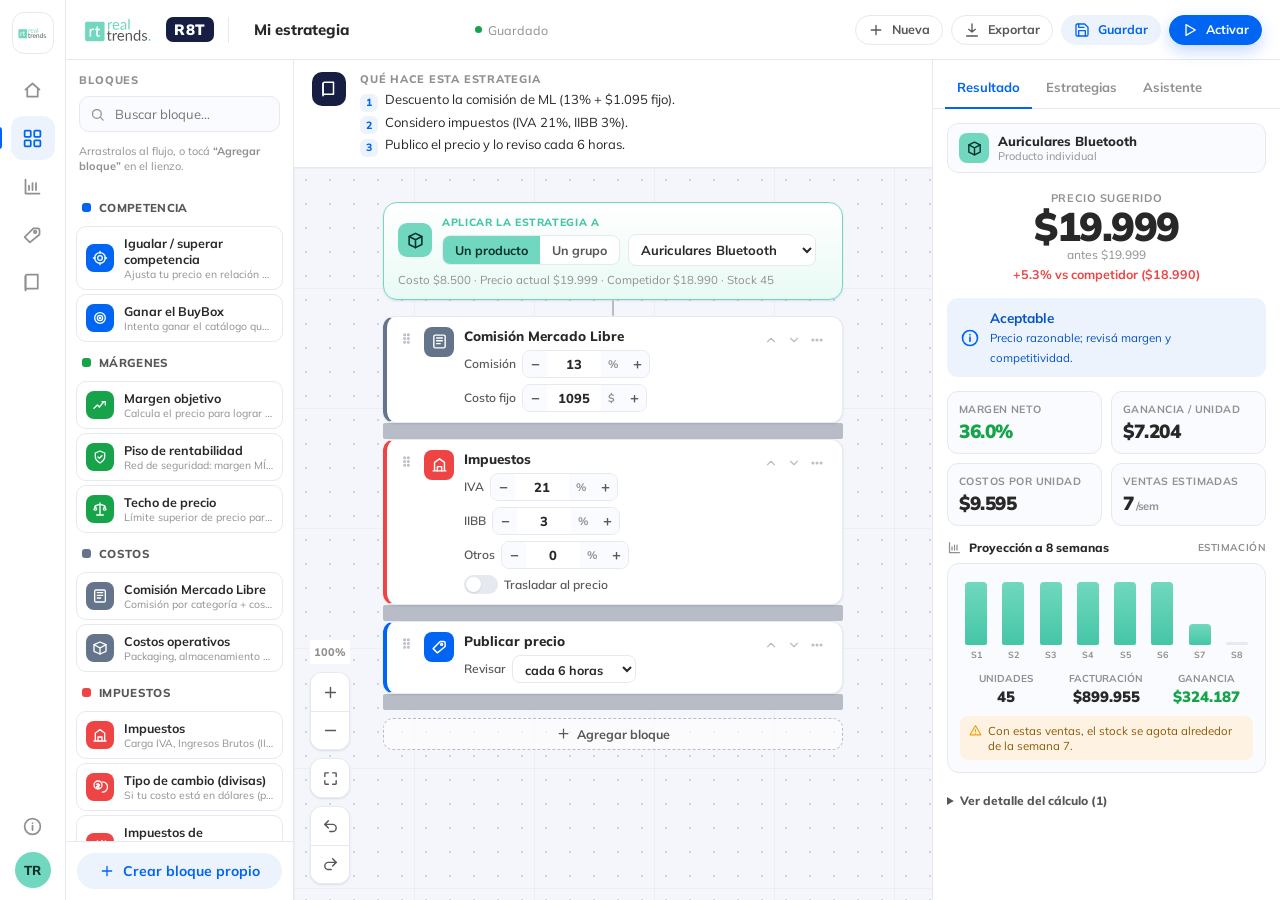
==== commit 5357770e: "feat: bloque Divisas (USD->ARS para importados), favicon y tarjeta Open Graph al compartir el link; " ====
--- a/index.html
+++ b/index.html
@@ -3,13 +3,29 @@
 <head>
   <meta charset="utf-8">
   <meta name="viewport" content="width=device-width, initial-scale=1">
-  <title>R8T · Editor de estrategias</title>
+  <title>R8T · Repricer con IA — Real Trends</title>
+  <link rel="icon" href="assets/favicon.svg" type="image/svg+xml">
+  <meta name="description" content="R8T: armá tu estrategia de repricing para Mercado Libre con bloques, condiciones e IA, y simulá el resultado en vivo. Una función de Real Trends.">
+  <meta name="theme-color" content="#0065F3">
+  <!-- Tarjeta al compartir el link (Open Graph / Twitter) -->
+  <meta property="og:type" content="website">
+  <meta property="og:site_name" content="Real Trends">
+  <meta property="og:title" content="R8T · Repricer con IA — Real Trends">
+  <meta property="og:description" content="Armá tu estrategia de precios para Mercado Libre con bloques, condiciones e IA. Simulá el resultado en vivo. Como n8n, pero para tus precios.">
+  <meta property="og:image" content="https://r8-t.vercel.app/assets/og.svg">
+  <meta property="og:image:width" content="1200">
+  <meta property="og:image:height" content="630">
+  <meta property="og:url" content="https://r8-t.vercel.app/">
+  <meta name="twitter:card" content="summary_large_image">
+  <meta name="twitter:title" content="R8T · Repricer con IA — Real Trends">
+  <meta name="twitter:description" content="Armá tu estrategia de precios para Mercado Libre con bloques, condiciones e IA. Simulá el resultado en vivo.">
+  <meta name="twitter:image" content="https://r8-t.vercel.app/assets/og.svg">
   <link rel="preconnect" href="https://fonts.googleapis.com">
   <link rel="preconnect" href="https://fonts.gstatic.com" crossorigin>
   <link rel="stylesheet" href="https://fonts.googleapis.com/css2?family=Mulish:wght@400;600;700;800;900&display=swap">
-  <link rel="stylesheet" href="styles/theme.css?v=11">
-  <link rel="stylesheet" href="styles/app.css?v=11">
-  <link rel="stylesheet" href="styles/editor.css?v=11">
+  <link rel="stylesheet" href="styles/theme.css?v=12">
+  <link rel="stylesheet" href="styles/app.css?v=12">
+  <link rel="stylesheet" href="styles/editor.css?v=12">
 </head>
 <body>
 <div class="app">
@@ -110,11 +126,11 @@
 
 <div class="toasts" id="toasts"></div>
 
-<script src="js/icons.js?v=11"></script>
-<script src="js/blocks.js?v=11"></script>
-<script src="js/strategies.js?v=11"></script>
-<script src="js/editor.js?v=11"></script>
-<script src="js/simulate.js?v=11"></script>
-<script src="js/app.js?v=11"></script>
+<script src="js/icons.js?v=12"></script>
+<script src="js/blocks.js?v=12"></script>
+<script src="js/strategies.js?v=12"></script>
+<script src="js/editor.js?v=12"></script>
+<script src="js/simulate.js?v=12"></script>
+<script src="js/app.js?v=12"></script>
 </body>
 </html>
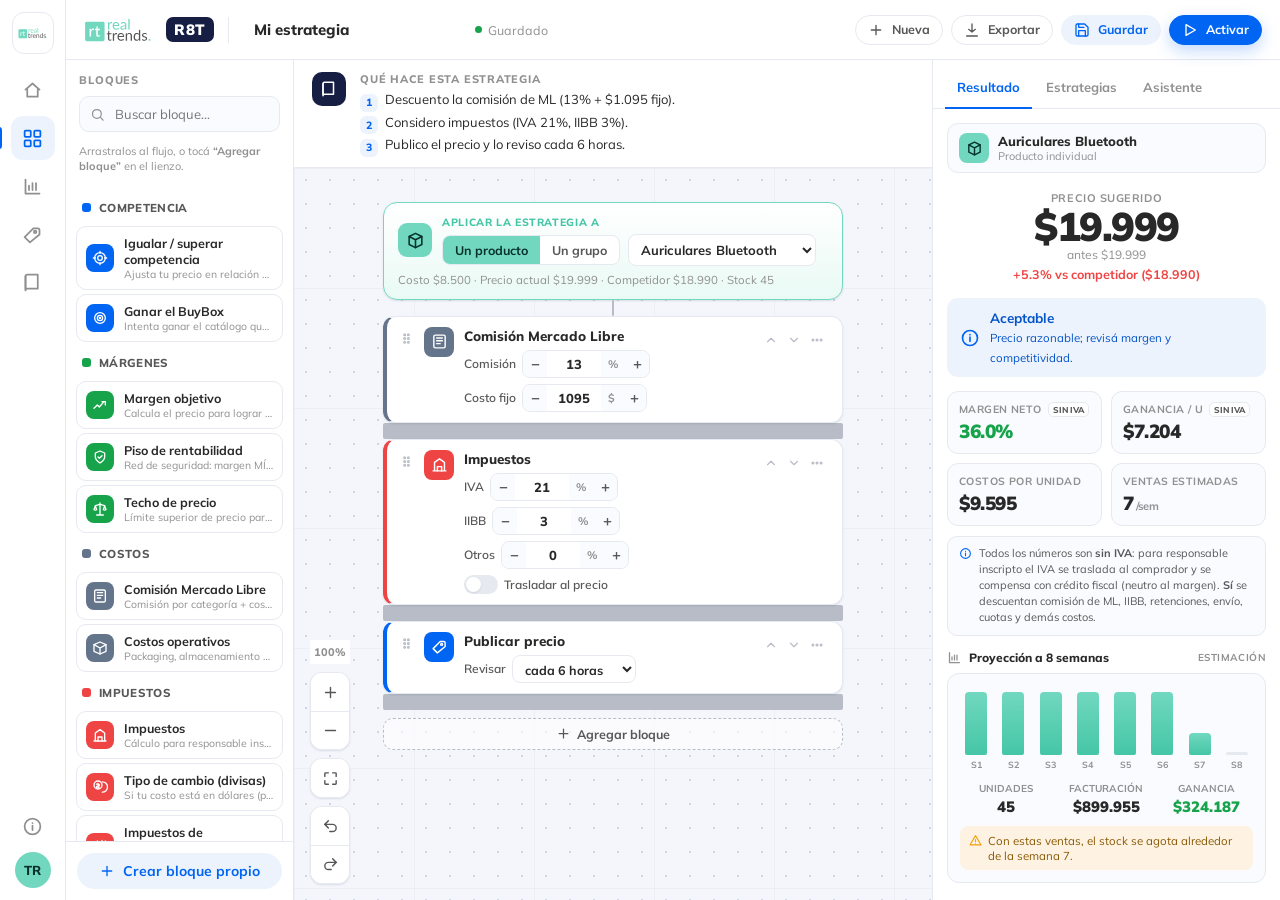
==== commit a9d37cd1: "ux: aclara que todo es SIN IVA (nota fiscal + badges) y explica el criterio en el bloque Impuestos; " ====
--- a/index.html
+++ b/index.html
@@ -23,9 +23,9 @@
   <link rel="preconnect" href="https://fonts.googleapis.com">
   <link rel="preconnect" href="https://fonts.gstatic.com" crossorigin>
   <link rel="stylesheet" href="https://fonts.googleapis.com/css2?family=Mulish:wght@400;600;700;800;900&display=swap">
-  <link rel="stylesheet" href="styles/theme.css?v=12">
-  <link rel="stylesheet" href="styles/app.css?v=12">
-  <link rel="stylesheet" href="styles/editor.css?v=12">
+  <link rel="stylesheet" href="styles/theme.css?v=13">
+  <link rel="stylesheet" href="styles/app.css?v=13">
+  <link rel="stylesheet" href="styles/editor.css?v=13">
 </head>
 <body>
 <div class="app">
@@ -126,11 +126,11 @@
 
 <div class="toasts" id="toasts"></div>
 
-<script src="js/icons.js?v=12"></script>
-<script src="js/blocks.js?v=12"></script>
-<script src="js/strategies.js?v=12"></script>
-<script src="js/editor.js?v=12"></script>
-<script src="js/simulate.js?v=12"></script>
-<script src="js/app.js?v=12"></script>
+<script src="js/icons.js?v=13"></script>
+<script src="js/blocks.js?v=13"></script>
+<script src="js/strategies.js?v=13"></script>
+<script src="js/editor.js?v=13"></script>
+<script src="js/simulate.js?v=13"></script>
+<script src="js/app.js?v=13"></script>
 </body>
 </html>
--- a/styles/app.css
+++ b/styles/app.css
@@ -105,6 +105,9 @@
 .tile { background: var(--rt-surface-2); border: 1px solid var(--rt-line); border-radius: 11px; padding: 10px 11px; }
 .tile .l { font-size: 10.5px; text-transform: uppercase; letter-spacing: .04em; color: var(--rt-gray-400); font-weight: 700; }
 .tile .v { font-size: 19px; font-weight: 900; margin-top: 3px; letter-spacing: -.5px; font-variant-numeric: tabular-nums; }
+.tile .l em { font-style: normal; font-weight: 800; font-size: 8.5px; color: var(--rt-gray); background: var(--rt-surface); border: 1px solid var(--rt-line); border-radius: 5px; padding: 1px 4px; margin-left: 3px; letter-spacing: 0; }
+.taxnote { display: flex; gap: 7px; align-items: flex-start; font-size: 11px; color: var(--rt-gray); line-height: 1.45; margin: -4px 0 14px; padding: 9px 11px; background: var(--rt-surface-2); border: 1px solid var(--rt-line); border-radius: 10px; }
+.taxnote svg { width: 13px; height: 13px; flex: none; margin-top: 1px; color: var(--rt-blue); }
 
 .section-h { font-size: 12px; font-weight: 800; color: var(--rt-ink); margin: 6px 0 8px; display: flex; align-items: center; gap: 7px; }
 .section-h svg { width: 15px; height: 15px; color: var(--rt-gray-400); }
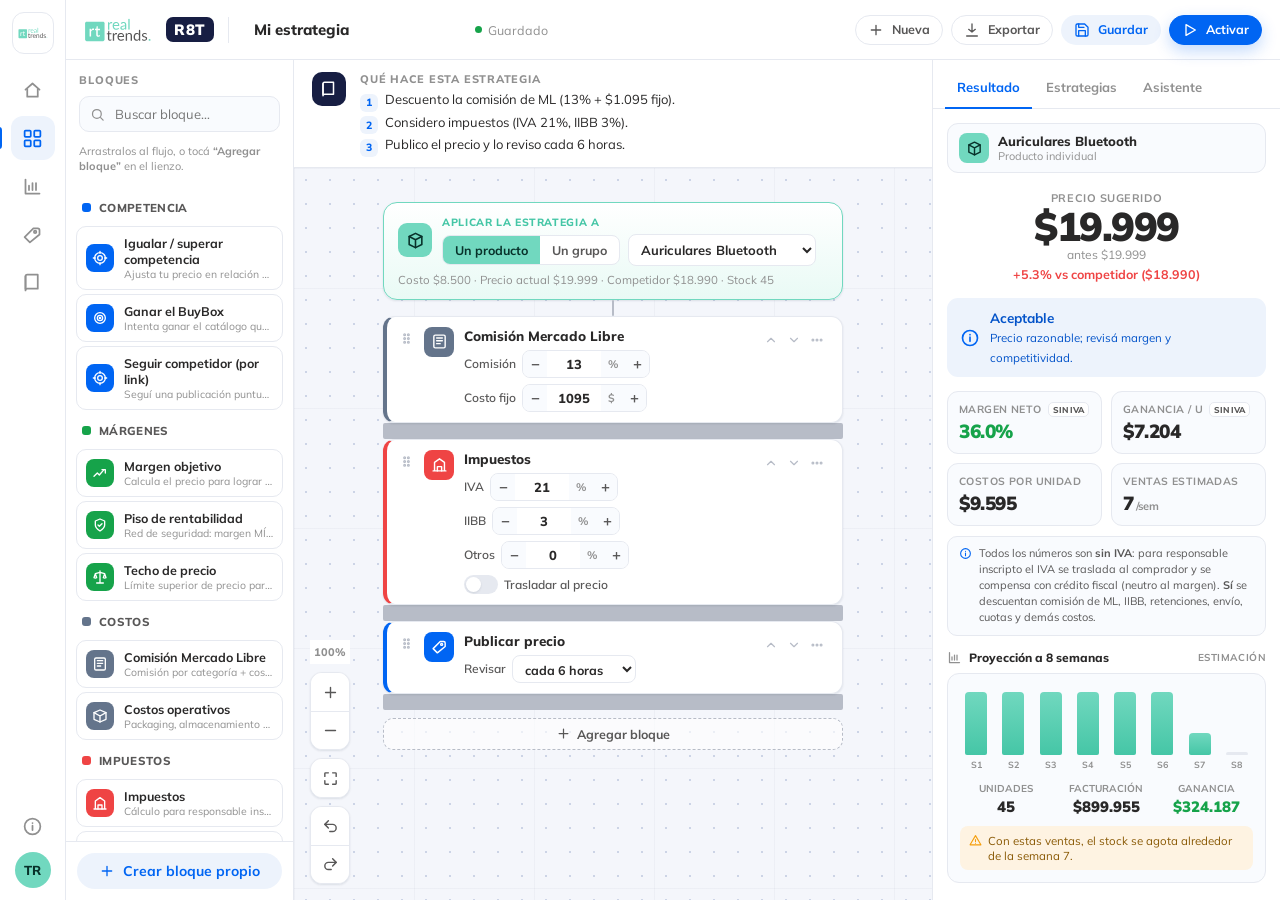
==== commit 337fc95b: "feat: bloque "Seguir competidor (por link)" + soporte de campos de texto Nuevo bloque de competencia" ====
--- a/index.html
+++ b/index.html
@@ -23,9 +23,9 @@
   <link rel="preconnect" href="https://fonts.googleapis.com">
   <link rel="preconnect" href="https://fonts.gstatic.com" crossorigin>
   <link rel="stylesheet" href="https://fonts.googleapis.com/css2?family=Mulish:wght@400;600;700;800;900&display=swap">
-  <link rel="stylesheet" href="styles/theme.css?v=13">
-  <link rel="stylesheet" href="styles/app.css?v=13">
-  <link rel="stylesheet" href="styles/editor.css?v=13">
+  <link rel="stylesheet" href="styles/theme.css?v=14">
+  <link rel="stylesheet" href="styles/app.css?v=14">
+  <link rel="stylesheet" href="styles/editor.css?v=14">
 </head>
 <body>
 <div class="app">
@@ -126,11 +126,11 @@
 
 <div class="toasts" id="toasts"></div>
 
-<script src="js/icons.js?v=13"></script>
-<script src="js/blocks.js?v=13"></script>
-<script src="js/strategies.js?v=13"></script>
-<script src="js/editor.js?v=13"></script>
-<script src="js/simulate.js?v=13"></script>
-<script src="js/app.js?v=13"></script>
+<script src="js/icons.js?v=14"></script>
+<script src="js/blocks.js?v=14"></script>
+<script src="js/strategies.js?v=14"></script>
+<script src="js/editor.js?v=14"></script>
+<script src="js/simulate.js?v=14"></script>
+<script src="js/app.js?v=14"></script>
 </body>
 </html>
--- a/styles/editor.css
+++ b/styles/editor.css
@@ -145,6 +145,10 @@
 .sb__mv svg { width: 14px; height: 14px; }
 .sb__mv[data-move="up"] svg { transform: rotate(180deg); }
 .ctrl--sel { border: 1px solid var(--rt-line); border-radius: 8px; padding: 5px 8px; font-size: 12.5px; font-weight: 700; color: var(--rt-ink); background: #fff; height: 28px; max-width: 200px; }
+.fld--txt { flex: 1 1 100%; align-items: stretch; }
+.ctrl--txt { flex: 1; min-width: 0; border: 1px solid var(--rt-line); border-radius: 8px; padding: 6px 10px; font-size: 12.5px; font-weight: 600; color: var(--rt-ink); background: #fff; height: 30px; outline: none; }
+.ctrl--txt::placeholder { color: var(--rt-gray-300); font-weight: 600; }
+.ctrl--txt:focus { border-color: var(--rt-blue); box-shadow: 0 0 0 3px var(--rt-blue-050); }
 .ctrl--num:focus-within, .ctrl--sel:focus { border-color: var(--rt-blue); box-shadow: 0 0 0 3px var(--rt-blue-050); }
 .fld--tog { cursor: pointer; }
 .fld--tog input { display: none; }
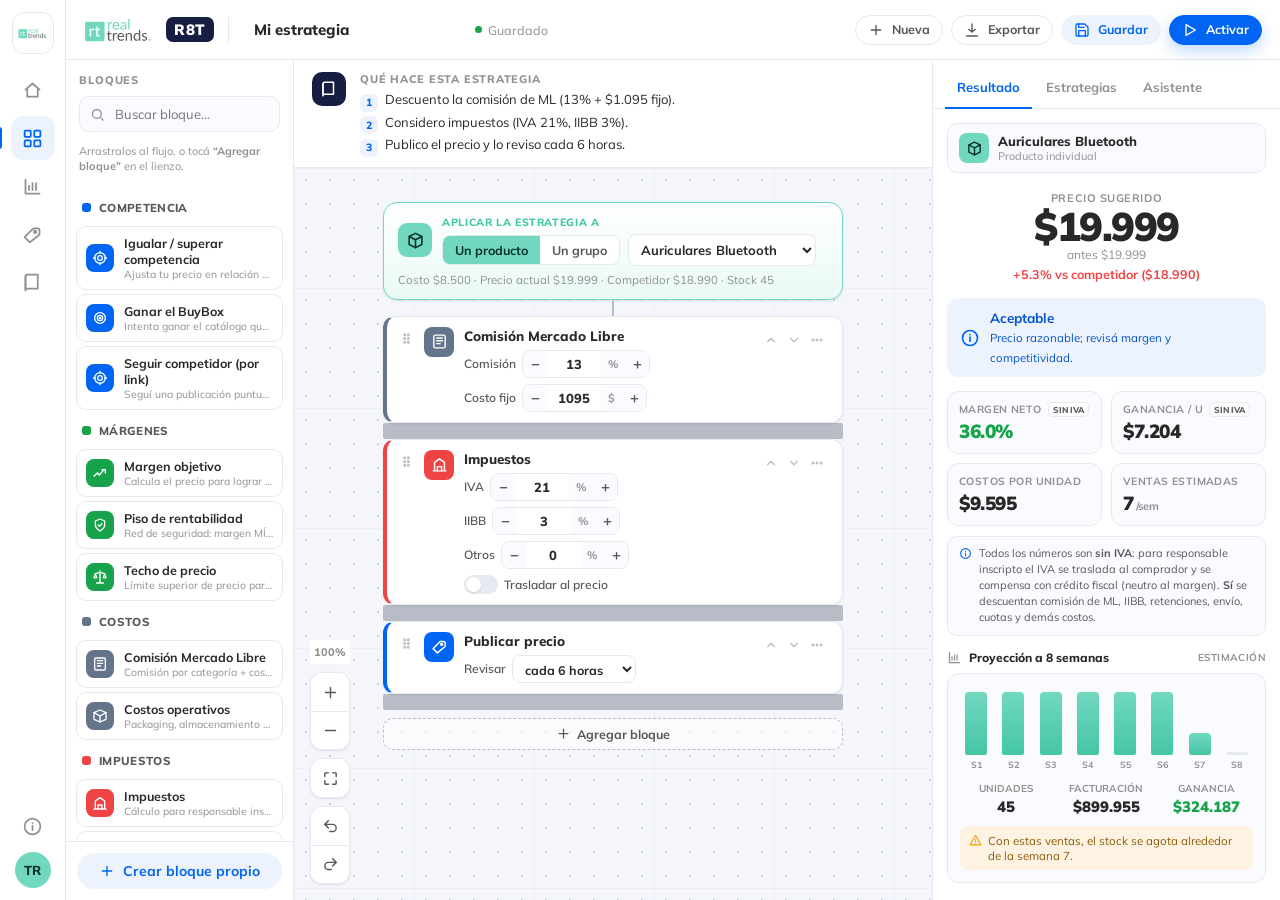
==== commit c352df08: "feat(v2): estado "Corriendo" al activar una estrategia Al tocar "Activar pasada", la estrategia se g" ====
--- a/index.html
+++ b/index.html
@@ -126,7 +126,7 @@
 
 <div class="toasts" id="toasts"></div>
 
-<script src="js/icons.js?v=14"></script>
+<script src="js/icons.js?v=15"></script>
 <script src="js/blocks.js?v=14"></script>
 <script src="js/strategies.js?v=14"></script>
 <script src="js/editor.js?v=14"></script>
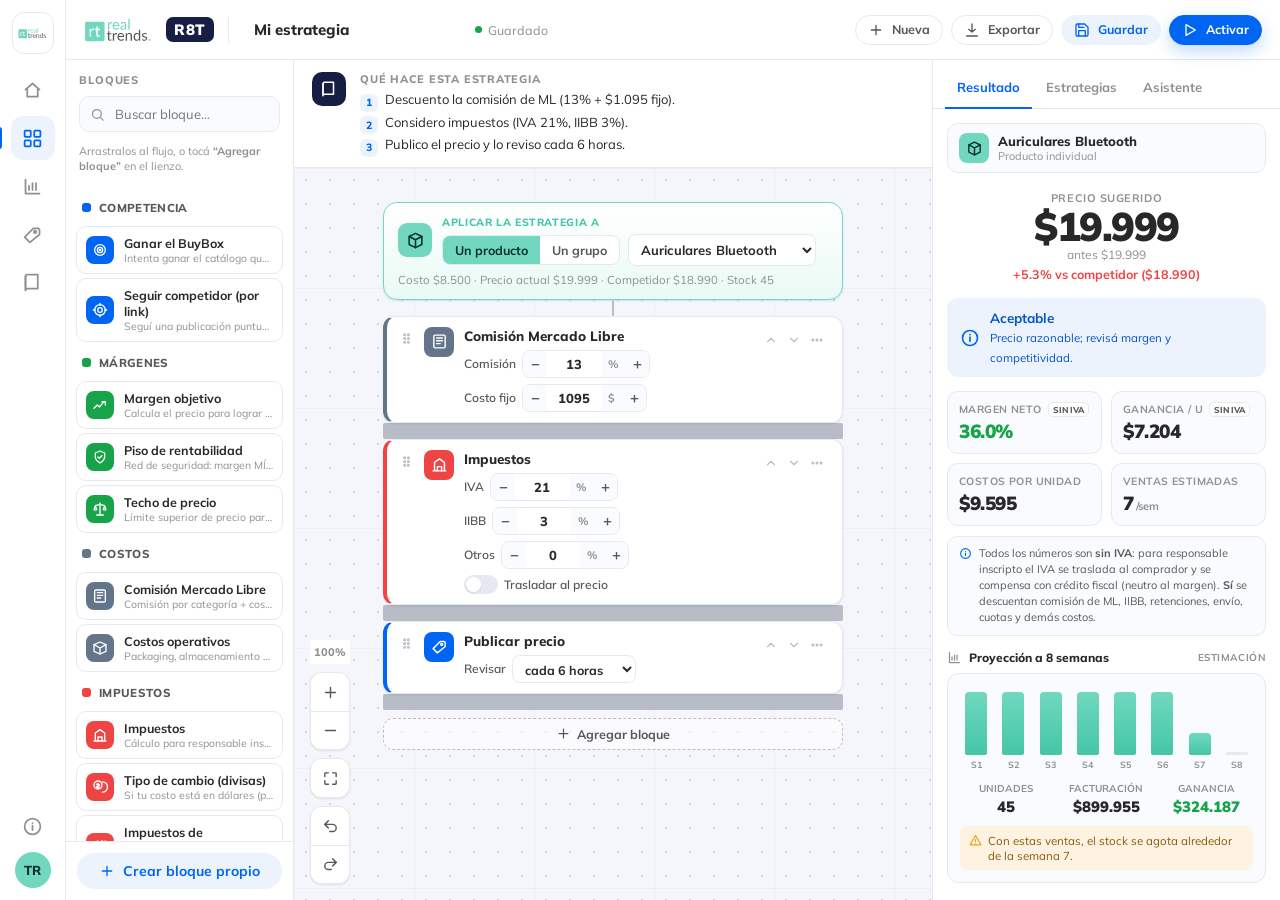
==== commit af2ee412: "feat(v2): botón "Nuevo chat" + saca el bloque igualar_competencia - Nuevo chat: botón en la topbar q" ====
--- a/index.html
+++ b/index.html
@@ -126,9 +126,9 @@
 
 <div class="toasts" id="toasts"></div>
 
-<script src="js/icons.js?v=15"></script>
-<script src="js/blocks.js?v=14"></script>
-<script src="js/strategies.js?v=14"></script>
+<script src="js/icons.js?v=16"></script>
+<script src="js/blocks.js?v=16"></script>
+<script src="js/strategies.js?v=16"></script>
 <script src="js/editor.js?v=14"></script>
 <script src="js/simulate.js?v=14"></script>
 <script src="js/app.js?v=14"></script>
